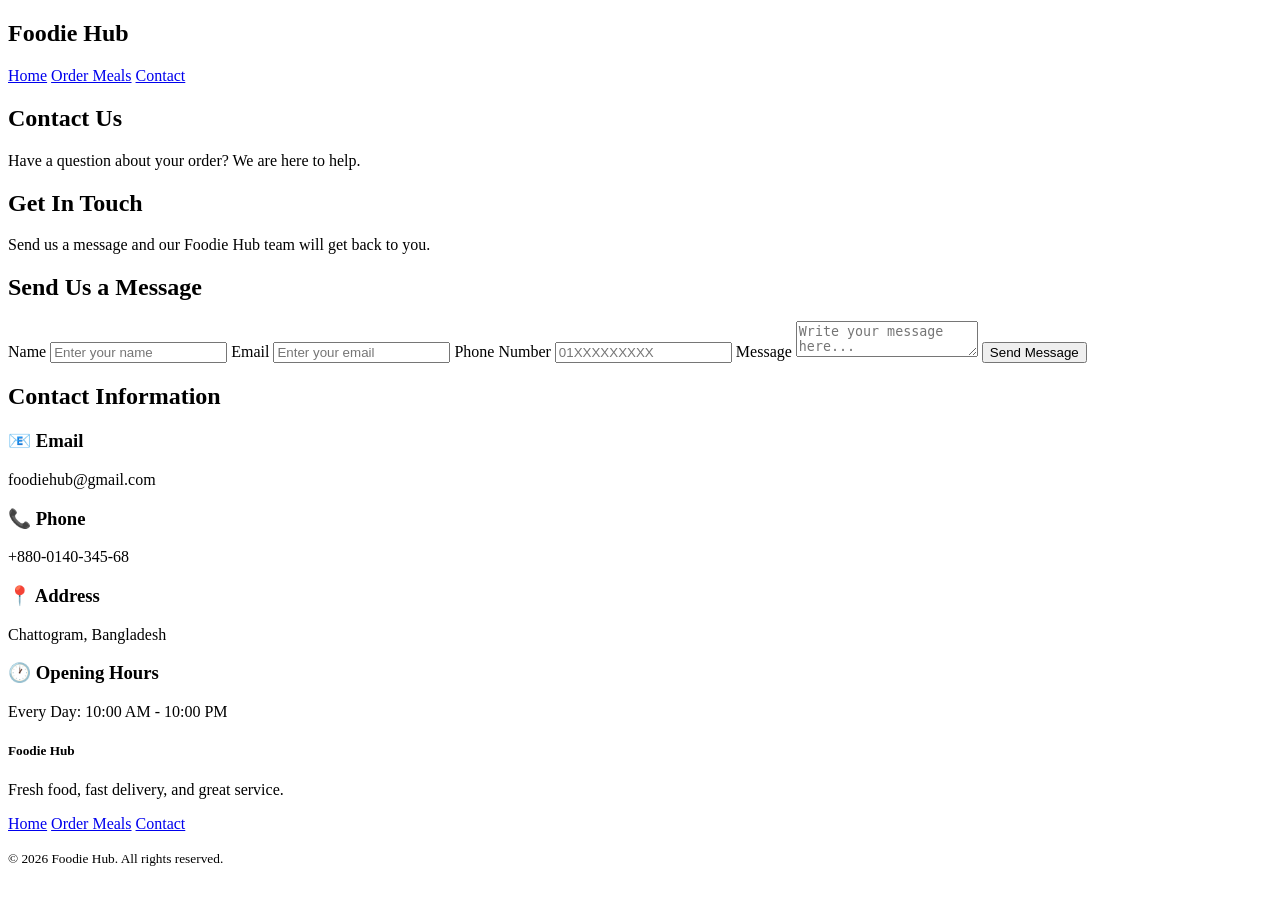
==== Contact.html @ e9bc58e8 "Add files via upload" ====
<!DOCTYPE html>
<html lang="en">
<head>
    <meta charset="UTF-8">
    <meta name="viewport" content="width=device-width, initial-scale=1.0">
    <title>Foodie Hub - Contact</title>
    <link rel="stylesheet" href="style.css">
</head>

<body>

<header>
    <div class="head">
        <h2>Foodie Hub</h2>

        <nav>
            <a href="index.html">Home</a>
            <a href="order.html">Order Meals</a>
            <a href="Contact.html" class="active">Contact</a>
        </nav>
    </div>
</header>

<section class="contact-hero">
    <div>
        <h1>Contact Us</h1>
        <p>Have a question about your order? We are here to help.</p>
    </div>
</section>

<section class="contact-section">

    <div class="contact-title">
        <h1>Get In Touch</h1>
        <p>Send us a message and our Foodie Hub team will get back to you.</p>
    </div>

    <div class="contact-container">

        <div class="contact-form-box">
            <h2>Send Us a Message</h2>

            <form id="contactForm">

                <label for="name">Name</label>
                <input type="text" id="name" placeholder="Enter your name">

                <label for="email">Email</label>
                <input type="email" id="email" placeholder="Enter your email">

                <label for="phone">Phone Number</label>
                <input type="text" id="phone" placeholder="01XXXXXXXXX">

                <label for="message">Message</label>
                <textarea id="message" placeholder="Write your message here..."></textarea>

                <button type="submit">Send Message</button>

                <p id="formMessage"></p>

            </form>
        </div>

        <div class="contact-info-box">

            <h2>Contact Information</h2>

            <div class="contact-card">
                <h3>📧 Email</h3>
                <p>foodiehub@gmail.com</p>
            </div>

            <div class="contact-card">
                <h3>📞 Phone</h3>
                <p>+880-0140-345-68</p>
            </div>

            <div class="contact-card">
                <h3>📍 Address</h3>
                <p>Chattogram, Bangladesh</p>
            </div>

            <div class="contact-card">
                <h3>🕐 Opening Hours</h3>
                <p>Every Day: 10:00 AM - 10:00 PM</p>
            </div>

        </div>

    </div>
</section>

<footer>
    <div class="footer">
        <h5>Foodie Hub</h5>
        <p>Fresh food, fast delivery, and great service.</p>

        <p>
            <a href="index.html">Home</a>
            <a href="order.html">Order Meals</a>
            <a href="Contact.html">Contact</a>
        </p>
    </div>

    <div class="text">
        <small>&copy; 2026 Foodie Hub. All rights reserved.</small>
    </div>
</footer>

<script src="contact.js"></script>

</body>
</html>
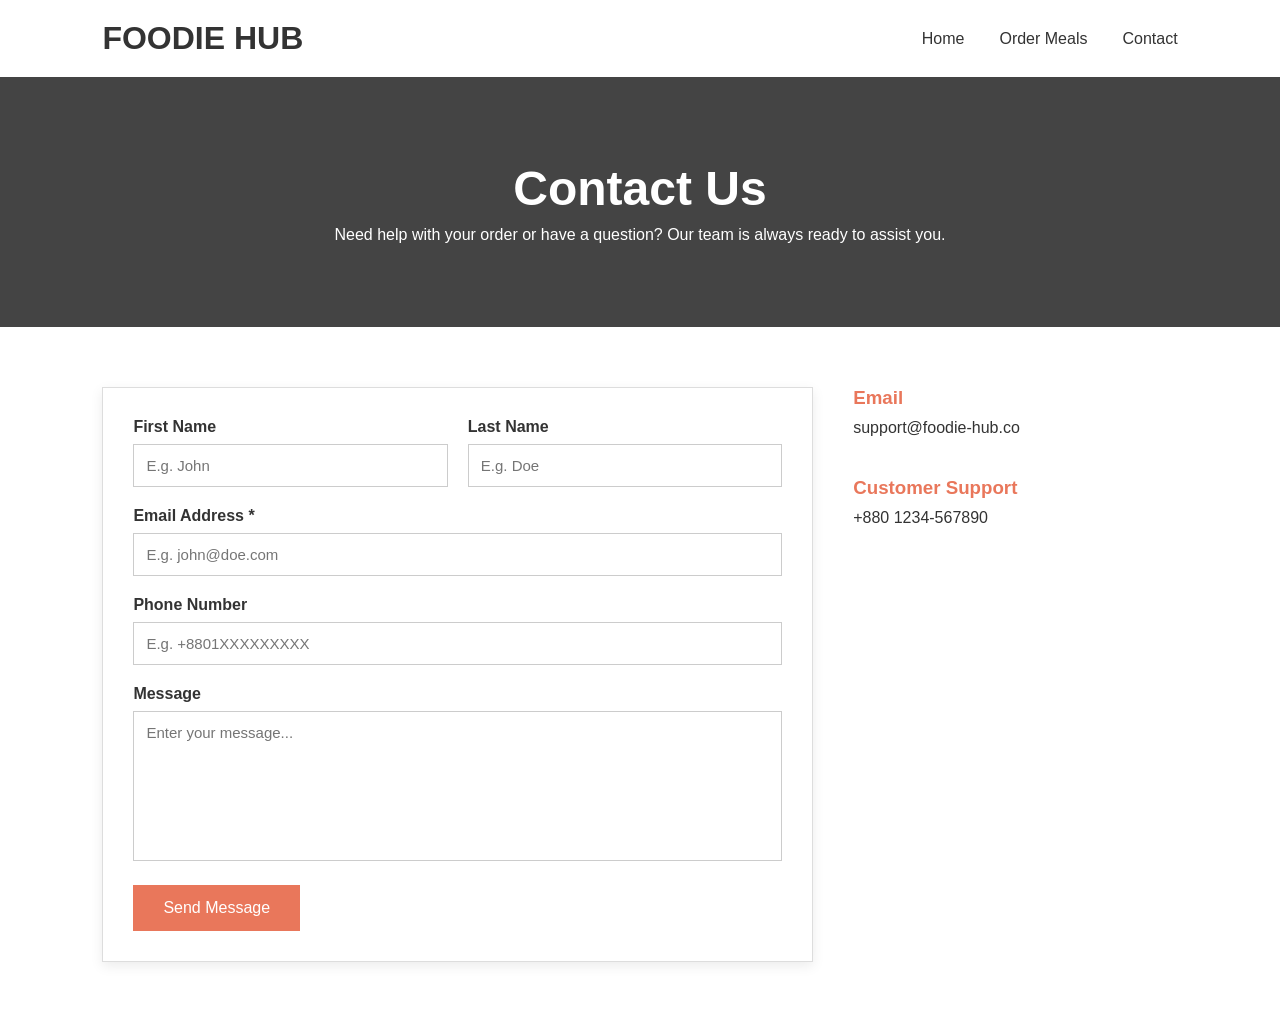
==== commit 24ff0fc2: "Refactor Contact.html for improved structure and styling" ====
--- a/Contact.html
+++ b/Contact.html
@@ -1,113 +1,258 @@
-<!DOCTYPE html>
+<!doctype html>
 <html lang="en">
-<head>
-    <meta charset="UTF-8">
-    <meta name="viewport" content="width=device-width, initial-scale=1.0">
-    <title>Foodie Hub - Contact</title>
-    <link rel="stylesheet" href="style.css">
-</head>
-
-<body>
-
-<header>
-    <div class="head">
-        <h2>Foodie Hub</h2>
-
-        <nav>
-            <a href="index.html">Home</a>
-            <a href="order.html">Order Meals</a>
-            <a href="Contact.html" class="active">Contact</a>
-        </nav>
-    </div>
-</header>
-
-<section class="contact-hero">
-    <div>
+  <head>
+    <meta charset="UTF-8" />
+    <meta name="viewport" content="width=device-width, initial-scale=1.0" />
+    <title>FOODIE HUB</title>
+
+    <style>
+      * {
+        margin: 0;
+        padding: 0;
+        box-sizing: border-box;
+        font-family: Arial, Helvetica, sans-serif;
+      }
+
+      body {
+        background: #ffffff;
+        color: #333;
+      }
+
+      a {
+        text-decoration: none;
+        color: #333;
+      }
+
+      header {
+        width: 100%;
+        display: flex;
+        justify-content: space-between;
+        align-items: center;
+        padding: 20px 8%;
+        background: #fff;
+        box-shadow: 0 2px 8px rgba(0, 0, 0, 0.08);
+      }
+
+      .logo h2 {
+        font-size: 32px;
+      }
+
+      nav ul {
+        display: flex;
+        gap: 35px;
+        list-style: none;
+      }
+
+      nav ul a:hover {
+        color: #e9775b;
+      }
+
+      .hero {
+        width: 100%;
+        height: 250px;
+        background: #444;
+        display: flex;
+        justify-content: center;
+        align-items: center;
+        text-align: center;
+        color: white;
+      }
+
+      .hero-content h1 {
+        font-size: 48px;
+        margin-bottom: 10px;
+      }
+
+      .contact-section {
+        padding: 60px 8%;
+      }
+
+      .contact-container {
+        display: flex;
+        gap: 40px;
+        flex-wrap: wrap;
+      }
+
+      .contact-form {
+        flex: 2;
+        padding: 30px;
+        border: 1px solid #ddd;
+        box-shadow: 0 4px 12px rgba(0, 0, 0, 0.08);
+      }
+
+      .row {
+        display: flex;
+        gap: 20px;
+      }
+
+      .input-box {
+        width: 100%;
+        margin-bottom: 20px;
+      }
+
+      .input-box label {
+        display: block;
+        margin-bottom: 8px;
+        font-weight: bold;
+      }
+
+      .contact-form input,
+      .contact-form textarea {
+        width: 100%;
+        padding: 12px;
+        border: 1px solid #ccc;
+        font-size: 15px;
+      }
+
+      .contact-form textarea {
+        height: 150px;
+        resize: none;
+      }
+
+      .send-btn {
+        background: #e9775b;
+        color: white;
+        border: none;
+        padding: 14px 30px;
+        cursor: pointer;
+        font-size: 16px;
+      }
+
+      .send-btn:hover {
+        background: #d7664c;
+      }
+
+      .contact-info {
+        flex: 1;
+      }
+
+      .info {
+        margin-bottom: 40px;
+      }
+
+      .info h3 {
+        color: #e9775b;
+        margin-bottom: 10px;
+      }
+
+      @media (max-width: 768px) {
+        header {
+          flex-direction: column;
+          gap: 15px;
+        }
+
+        nav ul {
+          flex-direction: column;
+          align-items: center;
+        }
+
+        .row {
+          flex-direction: column;
+        }
+
+        .contact-container {
+          flex-direction: column;
+        }
+      }
+    </style>
+  </head>
+
+  <body>
+    <header>
+      <div class="logo">
+        <h2>FOODIE HUB</h2>
+      </div>
+
+      <nav>
+        <ul>
+          <li><a href="index.html">Home</a></li>
+          <li><a href="order.html">Order Meals</a></li>
+          <li><a href="Contact.html">Contact</a></li>
+        </ul>
+      </nav>
+    </header>
+
+    <section class="hero">
+      <div class="hero-content">
         <h1>Contact Us</h1>
-        <p>Have a question about your order? We are here to help.</p>
-    </div>
-</section>
-
-<section class="contact-section">
-
-    <div class="contact-title">
-        <h1>Get In Touch</h1>
-        <p>Send us a message and our Foodie Hub team will get back to you.</p>
-    </div>
-
-    <div class="contact-container">
-
-        <div class="contact-form-box">
-            <h2>Send Us a Message</h2>
-
-            <form id="contactForm">
-
-                <label for="name">Name</label>
-                <input type="text" id="name" placeholder="Enter your name">
-
-                <label for="email">Email</label>
-                <input type="email" id="email" placeholder="Enter your email">
-
-                <label for="phone">Phone Number</label>
-                <input type="text" id="phone" placeholder="01XXXXXXXXX">
-
-                <label for="message">Message</label>
-                <textarea id="message" placeholder="Write your message here..."></textarea>
-
-                <button type="submit">Send Message</button>
-
-                <p id="formMessage"></p>
-
-            </form>
+        <p>
+          Need help with your order or have a question? Our team is always ready
+          to assist you.
+        </p>
+      </div>
+    </section>
+
+    <section class="contact-section">
+      <div class="contact-container">
+        <div class="contact-form">
+          <form id="contactForm">
+            <div class="row">
+              <div class="input-box">
+                <label>First Name</label>
+                <input type="text" id="firstName" placeholder="E.g. John" />
+              </div>
+
+              <div class="input-box">
+                <label>Last Name</label>
+                <input type="text" id="lastName" placeholder="E.g. Doe" />
+              </div>
+            </div>
+
+            <div class="input-box">
+              <label>Email Address *</label>
+              <input type="email" id="email" placeholder="E.g. john@doe.com" />
+            </div>
+
+            <div class="input-box">
+              <label>Phone Number</label>
+              <input type="text" id="phone" placeholder="E.g. +8801XXXXXXXXX" />
+            </div>
+
+            <div class="input-box">
+              <label>Message</label>
+              <textarea
+                id="message"
+                placeholder="Enter your message..."
+              ></textarea>
+            </div>
+
+            <button type="submit" class="send-btn">Send Message</button>
+          </form>
         </div>
 
-        <div class="contact-info-box">
-
-            <h2>Contact Information</h2>
-
-            <div class="contact-card">
-                <h3>📧 Email</h3>
-                <p>foodiehub@gmail.com</p>
-            </div>
-
-            <div class="contact-card">
-                <h3>📞 Phone</h3>
-                <p>+880-0140-345-68</p>
-            </div>
-
-            <div class="contact-card">
-                <h3>📍 Address</h3>
-                <p>Chattogram, Bangladesh</p>
-            </div>
-
-            <div class="contact-card">
-                <h3>🕐 Opening Hours</h3>
-                <p>Every Day: 10:00 AM - 10:00 PM</p>
-            </div>
-
+        <div class="contact-info">
+          <div class="info">
+            <h3>Email</h3>
+            <p>support@foodie-hub.co</p>
+          </div>
+
+          <div class="info">
+            <h3>Customer Support</h3>
+            <p>+880 1234-567890</p>
+          </div>
         </div>
-
-    </div>
-</section>
-
-<footer>
-    <div class="footer">
-        <h5>Foodie Hub</h5>
-        <p>Fresh food, fast delivery, and great service.</p>
-
-        <p>
-            <a href="index.html">Home</a>
-            <a href="order.html">Order Meals</a>
-            <a href="Contact.html">Contact</a>
-        </p>
-    </div>
-
-    <div class="text">
-        <small>&copy; 2026 Foodie Hub. All rights reserved.</small>
-    </div>
-</footer>
-
-<script src="contact.js"></script>
-
-</body>
+      </div>
+    </section>
+
+    <script>
+      const form = document.getElementById("contactForm");
+
+      form.addEventListener("submit", function (e) {
+        e.preventDefault();
+
+        const firstName = document.getElementById("firstName").value;
+        const email = document.getElementById("email").value;
+        const message = document.getElementById("message").value;
+
+        if (firstName === "" || email === "" || message === "") {
+          alert("Please fill in First Name, Email, and Message.");
+          return;
+        }
+
+        alert("Thank you! Your message has been sent successfully.");
+
+        form.reset();
+      });
+    </script>
+  </body>
 </html>
